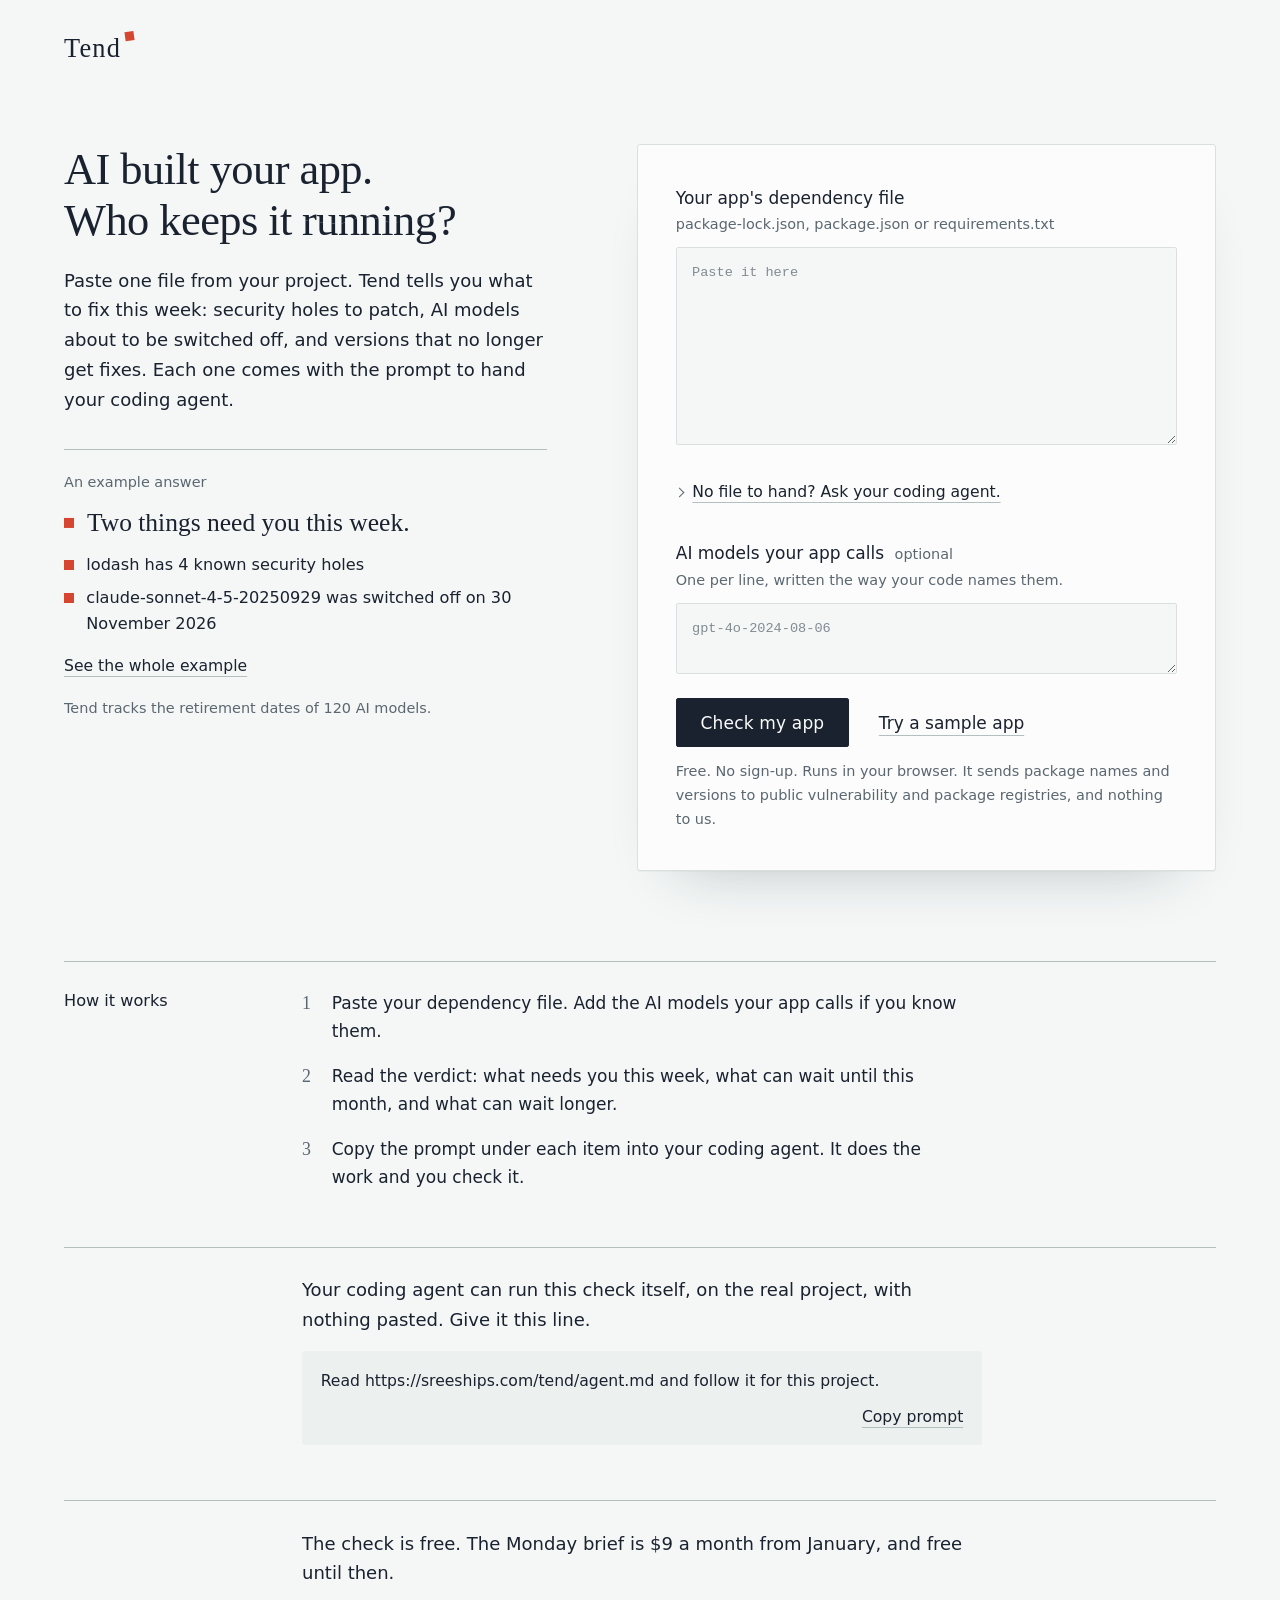
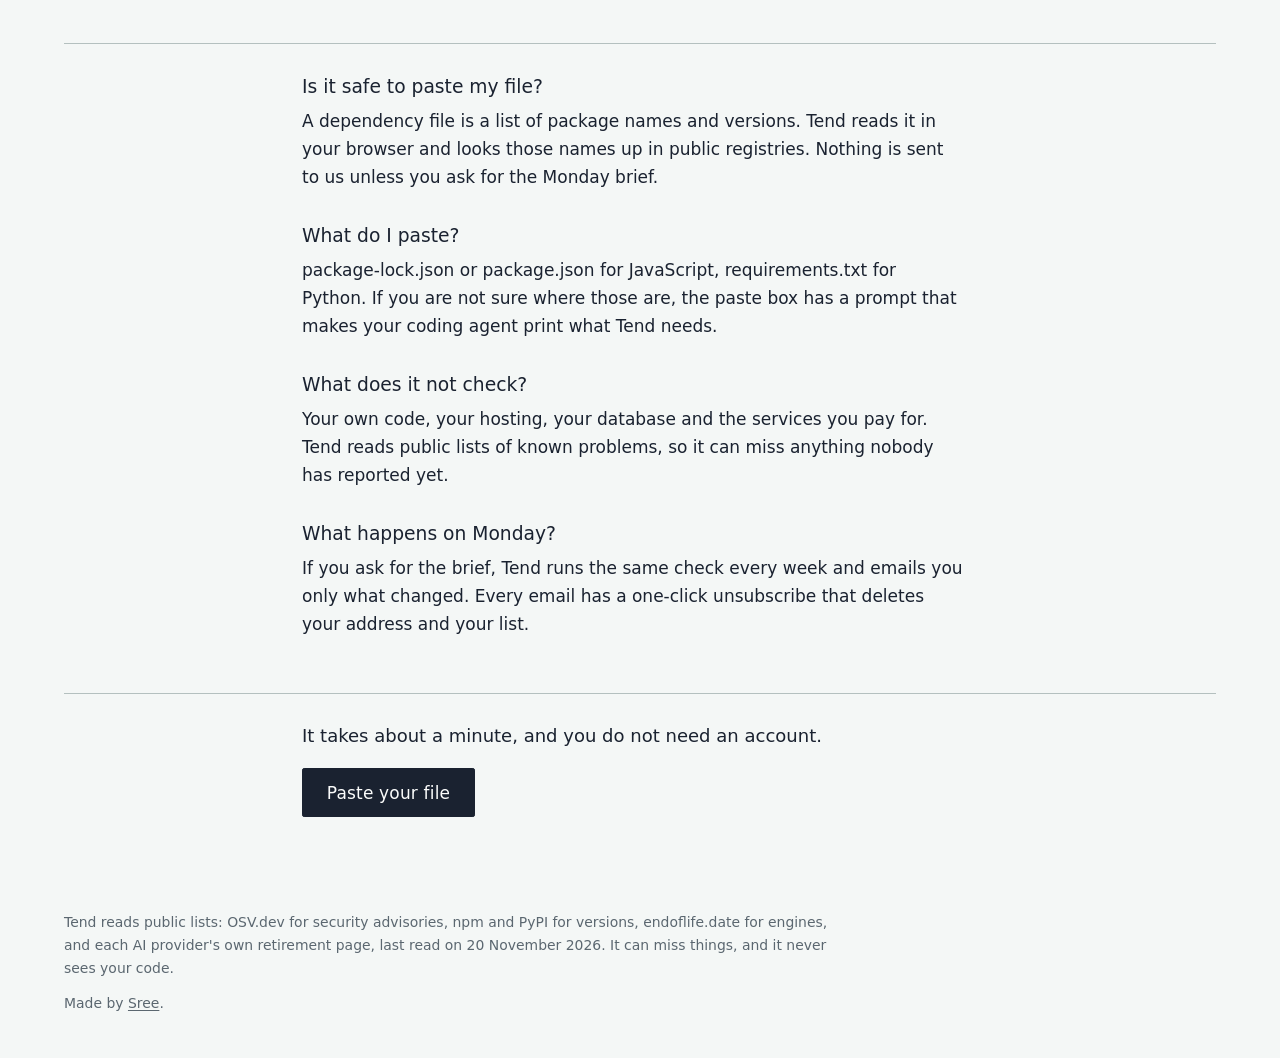
==== tend/index.html @ a826b701 "Sree's page" ====
<!doctype html>
<html lang="en">
  <head>
    <meta charset="UTF-8" />
    <meta name="viewport" content="width=device-width, initial-scale=1.0" />
    <title>Tend. AI built your app. Who keeps it running?</title>
    <meta name="description" content="Paste one file from your project. Tend tells you what to fix this week: security holes to patch, AI models about to be switched off, and versions that no longer get fixes." />
    <meta name="theme-color" content="#F4F7F6" />
    <link rel="canonical" href="https://sreeships.com/tend/" />
    <meta property="og:type" content="website" />
    <meta property="og:url" content="https://sreeships.com/tend/" />
    <meta property="og:title" content="Tend. AI built your app. Who keeps it running?" />
    <meta property="og:image" content="https://sreeships.com/tend/og.png" />
    <meta property="og:image:width" content="1200" />
    <meta property="og:image:height" content="630" />
    <meta name="twitter:card" content="summary_large_image" />
    <meta property="og:description" content="Paste one file, or hand one line to your coding agent. Tend tells you what to fix this week." />
    <link rel="icon" href="data:image/svg+xml,%3Csvg xmlns='http://www.w3.org/2000/svg' viewBox='0 0 32 32'%3E%3Crect width='32' height='32' fill='%23F4F7F6'/%3E%3Crect x='10' y='10' width='12' height='12' fill='%23D5452F'/%3E%3C/svg%3E" />
    <script type="module" crossorigin src="./assets/index-B0p4msJV.js"></script>
    <link rel="stylesheet" crossorigin href="./assets/index-EYwZ2W4f.css">
  </head>
  <body>
    <div id="root"></div>
  </body>
</html>
---- tend/assets/index-EYwZ2W4f.css ----
/*! tailwindcss v4.3.5 | MIT License | https://tailwindcss.com */
@layer properties{@supports (((-webkit-hyphens:none)) and (not (margin-trim:block))) or ((-moz-orient:inline) and (not (color:rgb(from red r g b)))){*,:before,:after,::backdrop{--tw-border-style:solid;--tw-leading:initial;--tw-font-weight:initial;--tw-tracking:initial;--tw-shadow:0 0 #0000;--tw-shadow-color:initial;--tw-shadow-alpha:100%;--tw-inset-shadow:0 0 #0000;--tw-inset-shadow-color:initial;--tw-inset-shadow-alpha:100%;--tw-ring-color:initial;--tw-ring-shadow:0 0 #0000;--tw-inset-ring-color:initial;--tw-inset-ring-shadow:0 0 #0000;--tw-ring-inset:initial;--tw-ring-offset-width:0px;--tw-ring-offset-color:#fff;--tw-ring-offset-shadow:0 0 #0000;--tw-duration:initial;--tw-ease:initial;--tw-translate-x:0;--tw-translate-y:0;--tw-translate-z:0}}}@layer theme{:root,:host{--font-sans:"Zen Kaku Gothic New", "Hiragino Sans", "Yu Gothic", system-ui, sans-serif;--font-mono:ui-monospace, "SF Mono", Menlo, Consolas, monospace;--spacing:.25rem;--font-weight-normal:400;--font-weight-medium:500;--radius-xs:.125rem;--default-transition-duration:.15s;--default-transition-timing-function:cubic-bezier(.4, 0, .2, 1);--default-font-family:var(--font-sans);--default-mono-font-family:var(--font-mono);--color-ground:#f4f7f6;--color-sheet:#fbfcfb;--color-inset:#ecf0ef;--color-ink:#1a2230;--color-soft:#5b6770;--color-line:#d9e0df;--color-rule:#b4c0bf;--color-seal:#d5452f;--color-sealtext:#ae331d;--color-indigo:#2f4b7c;--color-celadon:#5e8f7e;--color-celadontext:#376656;--font-display:"Shippori Mincho", "Hiragino Mincho ProN", "Yu Mincho", Georgia, serif;--ease-calm:cubic-bezier(.2, .7, .2, 1);--animate-rise:rise .3s var(--ease-calm) both;--animate-sweep:sweep 1.5s var(--ease-calm) infinite}}@layer base{*,:after,:before,::backdrop{box-sizing:border-box;border:0 solid;margin:0;padding:0}::file-selector-button{box-sizing:border-box;border:0 solid;margin:0;padding:0}html,:host{-webkit-text-size-adjust:100%;tab-size:4;line-height:1.5;font-family:var(--default-font-family,-apple-system, BlinkMacSystemFont, "Segoe UI", Roboto, "Helvetica Neue", "Noto Sans", Arial, sans-serif, "Apple Color Emoji", "Segoe UI Emoji", "Segoe UI Symbol", "Noto Color Emoji");font-feature-settings:var(--default-font-feature-settings,normal);font-variation-settings:var(--default-font-variation-settings,normal);-webkit-tap-highlight-color:transparent}hr{height:0;color:inherit;border-top-width:1px}abbr:where([title]){-webkit-text-decoration:underline dotted;text-decoration:underline dotted}h1,h2,h3,h4,h5,h6{font-size:inherit;font-weight:inherit}a{color:inherit;-webkit-text-decoration:inherit;-webkit-text-decoration:inherit;-webkit-text-decoration:inherit;-webkit-text-decoration:inherit;text-decoration:inherit}b,strong{font-weight:bolder}code,kbd,samp,pre{font-family:var(--default-mono-font-family,ui-monospace, SFMono-Regular, Menlo, Monaco, Consolas, "Liberation Mono", "Courier New", monospace);font-feature-settings:var(--default-mono-font-feature-settings,normal);font-variation-settings:var(--default-mono-font-variation-settings,normal);font-size:1em}small{font-size:80%}sub,sup{vertical-align:baseline;font-size:75%;line-height:0;position:relative}sub{bottom:-.25em}sup{top:-.5em}table{text-indent:0;border-color:inherit;border-collapse:collapse}:-moz-focusring:where(:not(iframe)){outline:auto}progress{vertical-align:baseline}summary{display:list-item}ol,ul,menu{list-style:none}img,svg,video,canvas,audio,iframe,embed,object{vertical-align:middle;display:block}img,video{max-width:100%;height:auto}button,input,select,optgroup,textarea{font:inherit;font-feature-settings:inherit;font-variation-settings:inherit;letter-spacing:inherit;color:inherit;opacity:1;background-color:#0000;border-radius:0}::file-selector-button{font:inherit;font-feature-settings:inherit;font-variation-settings:inherit;letter-spacing:inherit;color:inherit;opacity:1;background-color:#0000;border-radius:0}:where(select:is([multiple],[size])) optgroup{font-weight:bolder}:where(select:is([multiple],[size])) optgroup option{padding-inline-start:20px}::file-selector-button{margin-inline-end:4px}::placeholder{opacity:1}@supports (not ((-webkit-appearance:-apple-pay-button))) or (contain-intrinsic-size:1px){::placeholder{color:currentColor}@supports (color:color-mix(in lab, red, red)){::placeholder{color:color-mix(in oklab, currentcolor 50%, transparent)}}}textarea{resize:vertical}::-webkit-search-decoration{-webkit-appearance:none}::-webkit-date-and-time-value{min-height:1lh;text-align:inherit}::-webkit-datetime-edit{display:inline-flex}::-webkit-datetime-edit-fields-wrapper{padding:0}::-webkit-datetime-edit{padding-block:0}::-webkit-datetime-edit-year-field{padding-block:0}::-webkit-datetime-edit-month-field{padding-block:0}::-webkit-datetime-edit-day-field{padding-block:0}::-webkit-datetime-edit-hour-field{padding-block:0}::-webkit-datetime-edit-minute-field{padding-block:0}::-webkit-datetime-edit-second-field{padding-block:0}::-webkit-datetime-edit-millisecond-field{padding-block:0}::-webkit-datetime-edit-meridiem-field{padding-block:0}::-webkit-calendar-picker-indicator{line-height:1}:-moz-ui-invalid{box-shadow:none}button,input:where([type=button],[type=reset],[type=submit]){appearance:button}::file-selector-button{appearance:button}::-webkit-inner-spin-button{height:auto}::-webkit-outer-spin-button{height:auto}[hidden]:where(:not([hidden=until-found])){display:none!important}html{-webkit-text-size-adjust:100%;font-size:106.25%}body{background:var(--color-ground);color:var(--color-ink);font-family:var(--font-sans);-webkit-font-smoothing:antialiased;text-rendering:optimizelegibility;line-height:1.65}::selection{background:#d9e3f1}:focus-visible{outline:2px solid var(--color-indigo);outline-offset:3px}button,summary{cursor:pointer}}@layer components{.cracks{color:#0000;display:inline-block;position:relative}.cracks:before,.cracks:after{content:attr(data-text);color:var(--color-ink);position:absolute;inset:0}.cracks:before{clip-path:polygon(-10% -20%,110% -20%,110% 44%,66% 55%,47% 40%,28% 58%,-10% 47%);animation:crack-up 2.6s var(--ease-calm) .5s 1 both}.cracks:after{clip-path:polygon(-10% 47%,28% 58%,47% 40%,66% 55%,110% 44%,110% 130%,-10% 130%);animation:crack-down 2.6s var(--ease-calm) .5s 1 both}.brand-seal{background:var(--color-seal);width:.34em;height:.34em;margin-left:.14em;animation:.38s cubic-bezier(.2,1.5,.35,1) .25s backwards stamp-seal;display:inline-block;transform:translateY(-.62em)rotate(-8deg)}@keyframes stamp-seal{0%{opacity:0;transform:translateY(-.62em)rotate(-22deg)scale(2.4)}}.demo-sweep{background:var(--color-ink);transform-origin:0;opacity:0;width:100%;height:2px;animation:demo-sweep 1.1s var(--ease-calm) .95s 1 both;position:absolute;top:-1px;left:0}.demo-line{animation:rise .32s var(--ease-calm) 1.95s 1 backwards}.demo-seal{animation:.36s cubic-bezier(.2,1.5,.35,1) 2.05s backwards stamp;transform:translateY(-.12em)}.demo-item{animation:rise .3s var(--ease-calm) var(--wait,2.25s) 1 backwards}.demo-item>span:first-child{animation:stamp .34s cubic-bezier(.2, 1.5, .35, 1) calc(var(--wait,2.25s) + 80ms) 1 backwards}@keyframes crack-up{0%,to{transform:none}14%,66%{transform:translate(-.03em,-.05em)rotate(-1.8deg)}}@keyframes crack-down{0%,to{transform:none}14%,66%{transform:translate(.035em,.055em)rotate(1.3deg)}}@keyframes demo-sweep{0%{opacity:1;transform:scaleX(0)}80%{opacity:1;transform:scaleX(1)}to{opacity:0;transform:scaleX(1)}}@keyframes stamp{0%{opacity:0;transform:scale(2.6)rotate(-14deg)}}}@layer utilities{.\@container{container-type:inline-size}.sr-only{clip-path:inset(50%);white-space:nowrap;border-width:0;width:1px;height:1px;margin:-1px;padding:0;position:absolute;overflow:hidden}.absolute{position:absolute}.fixed{position:fixed}.relative{position:relative}.bottom-0{bottom:0}.left-0{left:0}.mx-auto{margin-inline:auto}.mt-1{margin-top:var(--spacing)}.mt-2{margin-top:calc(var(--spacing) * 2)}.mt-3{margin-top:calc(var(--spacing) * 3)}.mt-4{margin-top:calc(var(--spacing) * 4)}.mt-7{margin-top:calc(var(--spacing) * 7)}.mt-\[0\.1rem\]{margin-top:.1rem}.mt-\[0\.9rem\]{margin-top:.9rem}.mt-\[clamp\(3\.5rem\,10vh\,6rem\)\]{margin-top:clamp(3.5rem,10vh,6rem)}.mb-1{margin-bottom:var(--spacing)}.mb-2{margin-bottom:calc(var(--spacing) * 2)}.mb-4{margin-bottom:calc(var(--spacing) * 4)}.mb-5{margin-bottom:calc(var(--spacing) * 5)}.mb-6{margin-bottom:calc(var(--spacing) * 6)}.mb-9{margin-bottom:calc(var(--spacing) * 9)}.mb-13{margin-bottom:calc(var(--spacing) * 13)}.mb-\[0\.6rem\]{margin-bottom:.6rem}.mb-\[0\.35rem\]{margin-bottom:.35rem}.mb-\[1\.2rem\]{margin-bottom:1.2rem}.mb-\[clamp\(3rem\,9vh\,5\.5rem\)\]{margin-bottom:clamp(3rem,9vh,5.5rem)}.ml-\[0\.3rem\]{margin-left:.3rem}.ml-auto{margin-left:auto}.block{display:block}.contents{display:contents}.flex{display:flex}.grid{display:grid}.inline-flex{display:inline-flex}.table{display:table}.size-\[0\.6rem\]{width:.6rem;height:.6rem}.size-\[0\.42rem\]{width:.42rem;height:.42rem}.size-\[0\.56rem\]{width:.56rem;height:.56rem}.size-\[0\.82rem\]{width:.82rem;height:.82rem}.h-0\.5{height:calc(var(--spacing) * .5)}.min-h-11{min-height:calc(var(--spacing) * 11)}.min-h-\[2\.9rem\]{min-height:2.9rem}.min-h-\[calc\(2\.75rem\+1\.5rem\)\]{min-height:4.25rem}.min-h-svh{min-height:100svh}.w-\[34\%\]{width:34%}.w-fit{width:fit-content}.w-full{width:100%}.max-w-\[13em\]{max-width:13em}.max-w-\[31em\]{max-width:31em}.max-w-\[34rem\]{max-width:34rem}.max-w-\[39rem\]{max-width:39rem}.max-w-\[42rem\]{max-width:42rem}.max-w-\[46rem\]{max-width:46rem}.max-w-\[78rem\]{max-width:78rem}.flex-1{flex:1}.flex-none{flex:none}.-rotate-45{rotate:-45deg}.animate-rise{animation:var(--animate-rise)}.animate-sweep{animation:var(--animate-sweep)}.resize-y{resize:vertical}.list-none{list-style-type:none}.grid-cols-\[1\.75rem_1fr\]{grid-template-columns:1.75rem 1fr}.flex-col{flex-direction:column}.flex-wrap{flex-wrap:wrap}.items-baseline{align-items:baseline}.items-center{align-items:center}.justify-between{justify-content:space-between}.gap-3{gap:calc(var(--spacing) * 3)}.gap-4{gap:calc(var(--spacing) * 4)}.gap-5{gap:calc(var(--spacing) * 5)}.gap-7{gap:calc(var(--spacing) * 7)}.gap-8{gap:calc(var(--spacing) * 8)}.gap-9{gap:calc(var(--spacing) * 9)}.gap-13{gap:calc(var(--spacing) * 13)}.gap-\[0\.3rem\]{gap:.3rem}.gap-\[0\.9rem\]{gap:.9rem}.gap-\[0\.35rem\]{gap:.35rem}.gap-\[0\.55rem\]{gap:.55rem}.gap-\[0\.65rem\]{gap:.65rem}.gap-\[1\.4rem\]{gap:1.4rem}.gap-x-7{column-gap:calc(var(--spacing) * 7)}.gap-y-\[0\.4rem\]{row-gap:.4rem}.overflow-hidden{overflow:hidden}.rounded-\[3px\]{border-radius:3px}.rounded-full{border-radius:2147483647px}.rounded-xs{border-radius:var(--radius-xs)}.border{border-style:var(--tw-border-style);border-width:1px}.border-t{border-top-style:var(--tw-border-style);border-top-width:1px}.border-r-\[1\.5px\]{border-right-style:var(--tw-border-style);border-right-width:1.5px}.border-b-\[1\.5px\]{border-bottom-style:var(--tw-border-style);border-bottom-width:1.5px}.border-ink{border-color:var(--color-ink)}.border-line{border-color:var(--color-line)}.border-rule{border-color:var(--color-rule)}.border-soft{border-color:var(--color-soft)}.bg-celadon{background-color:var(--color-celadon)}.bg-ground{background-color:var(--color-ground)}.bg-indigo{background-color:var(--color-indigo)}.bg-ink{background-color:var(--color-ink)}.bg-inset{background-color:var(--color-inset)}.bg-seal{background-color:var(--color-seal)}.bg-sheet{background-color:var(--color-sheet)}.p-\[clamp\(1\.25rem\,3\.4vw\,2\.25rem\)\]{padding:clamp(1.25rem,3.4vw,2.25rem)}.px-\[0\.8rem\]{padding-inline:.8rem}.px-\[0\.9rem\]{padding-inline:.9rem}.px-\[1\.1rem\]{padding-inline:1.1rem}.px-\[1\.4rem\]{padding-inline:1.4rem}.px-\[clamp\(1\.25rem\,5vw\,4\.5rem\)\]{padding-inline:clamp(1.25rem,5vw,4.5rem)}.py-\[0\.4rem\]{padding-block:.4rem}.py-\[0\.8rem\]{padding-block:.8rem}.py-\[0\.55rem\]{padding-block:.55rem}.py-\[0\.65rem\]{padding-block:.65rem}.pt-4{padding-top:calc(var(--spacing) * 4)}.pt-5{padding-top:calc(var(--spacing) * 5)}.pt-6{padding-top:calc(var(--spacing) * 6)}.pt-\[1\.6rem\]{padding-top:1.6rem}.pt-\[clamp\(1\.25rem\,3vh\,3rem\)\]{padding-top:clamp(1.25rem,3vh,3rem)}.pt-\[clamp\(2\.5rem\,8vh\,5\.5rem\)\]{padding-top:clamp(2.5rem,8vh,5.5rem)}.pb-10{padding-bottom:calc(var(--spacing) * 10)}.pb-16{padding-bottom:calc(var(--spacing) * 16)}.pb-18{padding-bottom:calc(var(--spacing) * 18)}.pb-\[0\.3rem\]{padding-bottom:.3rem}.font-display{font-family:var(--font-display)}.font-mono{font-family:var(--font-mono)}.text-\[0\.8rem\]{font-size:.8rem}.text-\[0\.9rem\]{font-size:.9rem}.text-\[0\.82rem\]{font-size:.82rem}.text-\[0\.85rem\]{font-size:.85rem}.text-\[0\.86rem\]{font-size:.86rem}.text-\[0\.88rem\]{font-size:.88rem}.text-\[0\.92rem\]{font-size:.92rem}.text-\[0\.95rem\]{font-size:.95rem}.text-\[1\.1rem\]{font-size:1.1rem}.text-\[1\.05rem\]{font-size:1.05rem}.text-\[1\.5rem\]{font-size:1.5rem}.text-\[1\.06rem\]{font-size:1.06rem}.text-\[1\.15rem\]{font-size:1.15rem}.text-\[1\.22rem\]{font-size:1.22rem}.text-\[1\.55rem\]{font-size:1.55rem}.text-\[clamp\(1\.5rem\,9\.2cqi\,3\.5rem\)\]{font-size:clamp(1.5rem,9.2cqi,3.5rem)}.text-\[clamp\(2\.3rem\,1\.1rem_\+_4\.4vw\,4\.5rem\)\]{font-size:clamp(2.3rem,1.1rem + 4.4vw,4.5rem)}.leading-\[1\.3\]{--tw-leading:1.3;line-height:1.3}.leading-\[1\.5\]{--tw-leading:1.5;line-height:1.5}.leading-\[1\.6\]{--tw-leading:1.6;line-height:1.6}.leading-\[1\.08\]{--tw-leading:1.08;line-height:1.08}.leading-\[1\.14\]{--tw-leading:1.14;line-height:1.14}.leading-\[1\.25\]{--tw-leading:1.25;line-height:1.25}.leading-\[1\.35\]{--tw-leading:1.35;line-height:1.35}.leading-\[1\.55\]{--tw-leading:1.55;line-height:1.55}.leading-none{--tw-leading:1;line-height:1}.font-medium{--tw-font-weight:var(--font-weight-medium);font-weight:var(--font-weight-medium)}.font-normal{--tw-font-weight:var(--font-weight-normal);font-weight:var(--font-weight-normal)}.tracking-\[-0\.012em\]{--tw-tracking:-.012em;letter-spacing:-.012em}.tracking-\[-0\.016em\]{--tw-tracking:-.016em;letter-spacing:-.016em}.tracking-\[0\.01em\]{--tw-tracking:.01em;letter-spacing:.01em}.tracking-\[0\.045em\]{--tw-tracking:.045em;letter-spacing:.045em}.text-balance{text-wrap:balance}.wrap-anywhere{overflow-wrap:anywhere}.whitespace-pre-wrap{white-space:pre-wrap}.text-celadontext{color:var(--color-celadontext)}.text-ink{color:var(--color-ink)}.text-sealtext{color:var(--color-sealtext)}.text-sheet{color:var(--color-sheet)}.text-soft{color:var(--color-soft)}.no-underline{text-decoration-line:none}.underline{text-decoration-line:underline}.decoration-rule{-webkit-text-decoration-color:var(--color-rule);-webkit-text-decoration-color:var(--color-rule);-webkit-text-decoration-color:var(--color-rule);text-decoration-color:var(--color-rule)}.decoration-transparent{text-decoration-color:#0000}.decoration-1{text-decoration-thickness:1px}.underline-offset-2{text-underline-offset:2px}.underline-offset-\[0\.28em\]{text-underline-offset:.28em}.underline-offset-\[0\.34em\]{text-underline-offset:.34em}.shadow-\[0_1px_0_rgb\(26_34_48\/0\.03\)\,0_32px_60px_-42px_rgb\(26_34_48\/0\.3\)\]{--tw-shadow:0 1px 0 var(--tw-shadow-color,#1a223008), 0 32px 60px -42px var(--tw-shadow-color,#1a22304d);box-shadow:var(--tw-inset-shadow), var(--tw-inset-ring-shadow), var(--tw-ring-offset-shadow), var(--tw-ring-shadow), var(--tw-shadow)}.shadow-\[inset_0_0_0_1\.5px_var\(--color-soft\)\]{--tw-shadow:inset 0 0 0 1.5px var(--tw-shadow-color,var(--color-soft));box-shadow:var(--tw-inset-shadow), var(--tw-inset-ring-shadow), var(--tw-ring-offset-shadow), var(--tw-ring-shadow), var(--tw-shadow)}.transition-\[background-color\,transform\]{transition-property:background-color,transform;transition-timing-function:var(--tw-ease,var(--default-transition-timing-function));transition-duration:var(--tw-duration,var(--default-transition-duration))}.transition-colors{transition-property:color,background-color,border-color,outline-color,text-decoration-color,fill,stroke,--tw-gradient-from,--tw-gradient-via,--tw-gradient-to;transition-timing-function:var(--tw-ease,var(--default-transition-timing-function));transition-duration:var(--tw-duration,var(--default-transition-duration))}.transition-transform{transition-property:transform,translate,scale,rotate;transition-timing-function:var(--tw-ease,var(--default-transition-timing-function));transition-duration:var(--tw-duration,var(--default-transition-duration))}.duration-150{--tw-duration:.15s;transition-duration:.15s}.duration-200{--tw-duration:.2s;transition-duration:.2s}.ease-calm{--tw-ease:var(--ease-calm);transition-timing-function:var(--ease-calm)}.outline-none{--tw-outline-style:none;outline-style:none}.not-first\:border-t:not(:first-child){border-top-style:var(--tw-border-style);border-top-width:1px}.not-first\:pt-9:not(:first-child){padding-top:calc(var(--spacing) * 9)}:is(:where(.group):is([open],:popover-open,:open) .group-open\:rotate-45){rotate:45deg}.placeholder\:text-soft\/75::placeholder{color:#5b6770bf}@supports (color:color-mix(in lab, red, red)){.placeholder\:text-soft\/75::placeholder{color:color-mix(in oklab, var(--color-soft) 75%, transparent)}}.empty\:hidden:empty{display:none}@media (hover:hover){.hover\:border-rule:hover{border-color:var(--color-rule)}.hover\:bg-\[\#28344c\]:hover{background-color:#28344c}.hover\:text-ink:hover{color:var(--color-ink)}.hover\:decoration-ink:hover{-webkit-text-decoration-color:var(--color-ink);-webkit-text-decoration-color:var(--color-ink);-webkit-text-decoration-color:var(--color-ink);text-decoration-color:var(--color-ink)}}.focus-visible\:border-indigo:focus-visible{border-color:var(--color-indigo)}.focus-visible\:bg-sheet:focus-visible{background-color:var(--color-sheet)}.focus-visible\:outline-offset-1:focus-visible{outline-offset:1px}.active\:translate-y-px:active{--tw-translate-y:1px;translate:var(--tw-translate-x) var(--tw-translate-y)}.disabled\:cursor-progress:disabled{cursor:progress}.disabled\:border-soft:disabled{border-color:var(--color-soft)}.disabled\:bg-soft:disabled{background-color:var(--color-soft)}.disabled\:text-soft:disabled{color:var(--color-soft)}@media (prefers-reduced-motion:reduce){.motion-reduce\:w-full{width:100%}.motion-reduce\:opacity-50{opacity:.5}}@media (width>=34rem){.min-\[34rem\]\:grid-cols-\[minmax\(0\,1fr\)_auto\]{grid-template-columns:minmax(0,1fr) auto}.min-\[34rem\]\:items-end{align-items:flex-end}}@media (width>=60rem){.wide\:sticky{position:sticky}.wide\:top-6{top:calc(var(--spacing) * 6)}.wide\:col-start-1{grid-column-start:1}.wide\:col-start-2{grid-column-start:2}.wide\:row-span-2{grid-row:span 2/span 2}.wide\:row-start-1{grid-row-start:1}.wide\:row-start-2{grid-row-start:2}.wide\:max-w-\[8em\]{max-width:8em}.wide\:grid-cols-\[11rem_minmax\(0\,40rem\)\]{grid-template-columns:11rem minmax(0,40rem)}.wide\:grid-cols-\[minmax\(0\,5fr\)_minmax\(0\,6fr\)\]{grid-template-columns:minmax(0,5fr) minmax(0,6fr)}.wide\:grid-rows-\[auto_1fr\]{grid-template-rows:auto 1fr}.wide\:items-start{align-items:flex-start}.wide\:gap-x-12{column-gap:calc(var(--spacing) * 12)}.wide\:gap-x-\[clamp\(3rem\,7vw\,7rem\)\]{column-gap:clamp(3rem,7vw,7rem)}.wide\:self-start{align-self:flex-start}.wide\:pt-\[clamp\(1rem\,5vh\,3rem\)\]{padding-top:clamp(1rem,5vh,3rem)}}.\[\&\:\:-webkit-details-marker\]\:hidden::-webkit-details-marker{display:none}}@font-face{font-family:Shippori Mincho;src:url(../fonts/shippori-mincho-latin-500-normal.woff2)format("woff2");font-weight:500;font-display:swap}@font-face{font-family:Zen Kaku Gothic New;src:url(../fonts/zen-kaku-gothic-new-latin-400-normal.woff2)format("woff2");font-weight:400;font-display:swap}@font-face{font-family:Zen Kaku Gothic New;src:url(../fonts/zen-kaku-gothic-new-latin-500-normal.woff2)format("woff2");font-weight:500;font-display:swap}@font-face{font-family:Zen Kaku Gothic New;src:url(../fonts/zen-kaku-gothic-new-latin-700-normal.woff2)format("woff2");font-weight:700;font-display:swap}@media (prefers-reduced-motion:reduce){*,:before,:after{transition:none!important;animation:none!important}}@property --tw-border-style{syntax:"*";inherits:false;initial-value:solid}@property --tw-leading{syntax:"*";inherits:false}@property --tw-font-weight{syntax:"*";inherits:false}@property --tw-tracking{syntax:"*";inherits:false}@property --tw-shadow{syntax:"*";inherits:false;initial-value:0 0 #0000}@property --tw-shadow-color{syntax:"*";inherits:false}@property --tw-shadow-alpha{syntax:"<percentage>";inherits:false;initial-value:100%}@property --tw-inset-shadow{syntax:"*";inherits:false;initial-value:0 0 #0000}@property --tw-inset-shadow-color{syntax:"*";inherits:false}@property --tw-inset-shadow-alpha{syntax:"<percentage>";inherits:false;initial-value:100%}@property --tw-ring-color{syntax:"*";inherits:false}@property --tw-ring-shadow{syntax:"*";inherits:false;initial-value:0 0 #0000}@property --tw-inset-ring-color{syntax:"*";inherits:false}@property --tw-inset-ring-shadow{syntax:"*";inherits:false;initial-value:0 0 #0000}@property --tw-ring-inset{syntax:"*";inherits:false}@property --tw-ring-offset-width{syntax:"<length>";inherits:false;initial-value:0}@property --tw-ring-offset-color{syntax:"*";inherits:false;initial-value:#fff}@property --tw-ring-offset-shadow{syntax:"*";inherits:false;initial-value:0 0 #0000}@property --tw-duration{syntax:"*";inherits:false}@property --tw-ease{syntax:"*";inherits:false}@property --tw-translate-x{syntax:"*";inherits:false;initial-value:0}@property --tw-translate-y{syntax:"*";inherits:false;initial-value:0}@property --tw-translate-z{syntax:"*";inherits:false;initial-value:0}@keyframes rise{0%{opacity:0;transform:translateY(.6rem)}}@keyframes sweep{0%{transform:translate(-100%)}to{transform:translate(300%)}}
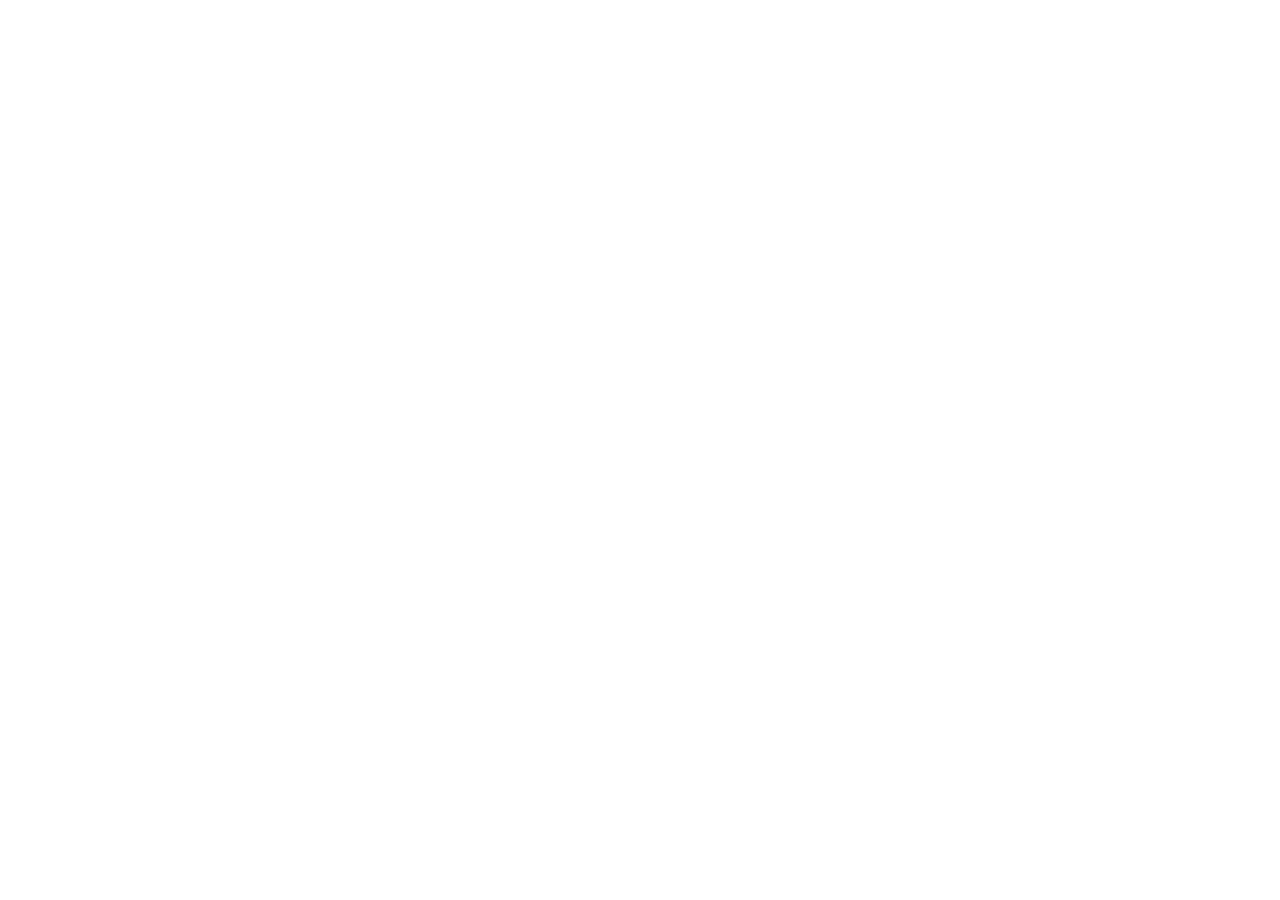
==== commit 16c2459f: "The old address for Tend forwards to its new one" ====
--- a/tend/index.html
+++ b/tend/index.html
@@ -1,25 +1,17 @@
 <!doctype html>
 <html lang="en">
   <head>
-    <meta charset="UTF-8" />
-    <meta name="viewport" content="width=device-width, initial-scale=1.0" />
-    <title>Tend. AI built your app. Who keeps it running?</title>
-    <meta name="description" content="Paste one file from your project. Tend tells you what to fix this week: security holes to patch, AI models about to be switched off, and versions that no longer get fixes." />
-    <meta name="theme-color" content="#F4F7F6" />
-    <link rel="canonical" href="https://sreeships.com/tend/" />
-    <meta property="og:type" content="website" />
-    <meta property="og:url" content="https://sreeships.com/tend/" />
-    <meta property="og:title" content="Tend. AI built your app. Who keeps it running?" />
-    <meta property="og:image" content="https://sreeships.com/tend/og.png" />
-    <meta property="og:image:width" content="1200" />
-    <meta property="og:image:height" content="630" />
-    <meta name="twitter:card" content="summary_large_image" />
-    <meta property="og:description" content="Paste one file, or hand one line to your coding agent. Tend tells you what to fix this week." />
-    <link rel="icon" href="data:image/svg+xml,%3Csvg xmlns='http://www.w3.org/2000/svg' viewBox='0 0 32 32'%3E%3Crect width='32' height='32' fill='%23F4F7F6'/%3E%3Crect x='10' y='10' width='12' height='12' fill='%23D5452F'/%3E%3C/svg%3E" />
-    <script type="module" crossorigin src="./assets/index-B0p4msJV.js"></script>
-    <link rel="stylesheet" crossorigin href="./assets/index-EYwZ2W4f.css">
+    <meta charset="utf-8">
+    <meta name="viewport" content="width=device-width, initial-scale=1">
+    <title>Tend has its own address</title>
+    <link rel="canonical" href="https://tend.sreeships.com/">
+    <meta http-equiv="refresh" content="0; url=https://tend.sreeships.com/">
+    <style>
+      body { margin: 0; padding: 12vh 8vw; font: 1.1rem/1.5 system-ui, sans-serif; color: #111; background: #fff; }
+      a { color: inherit; }
+    </style>
   </head>
   <body>
-    <div id="root"></div>
+    <p>Tend has its own address now: <a href="https://tend.sreeships.com/">tend.sreeships.com</a></p>
   </body>
 </html>
